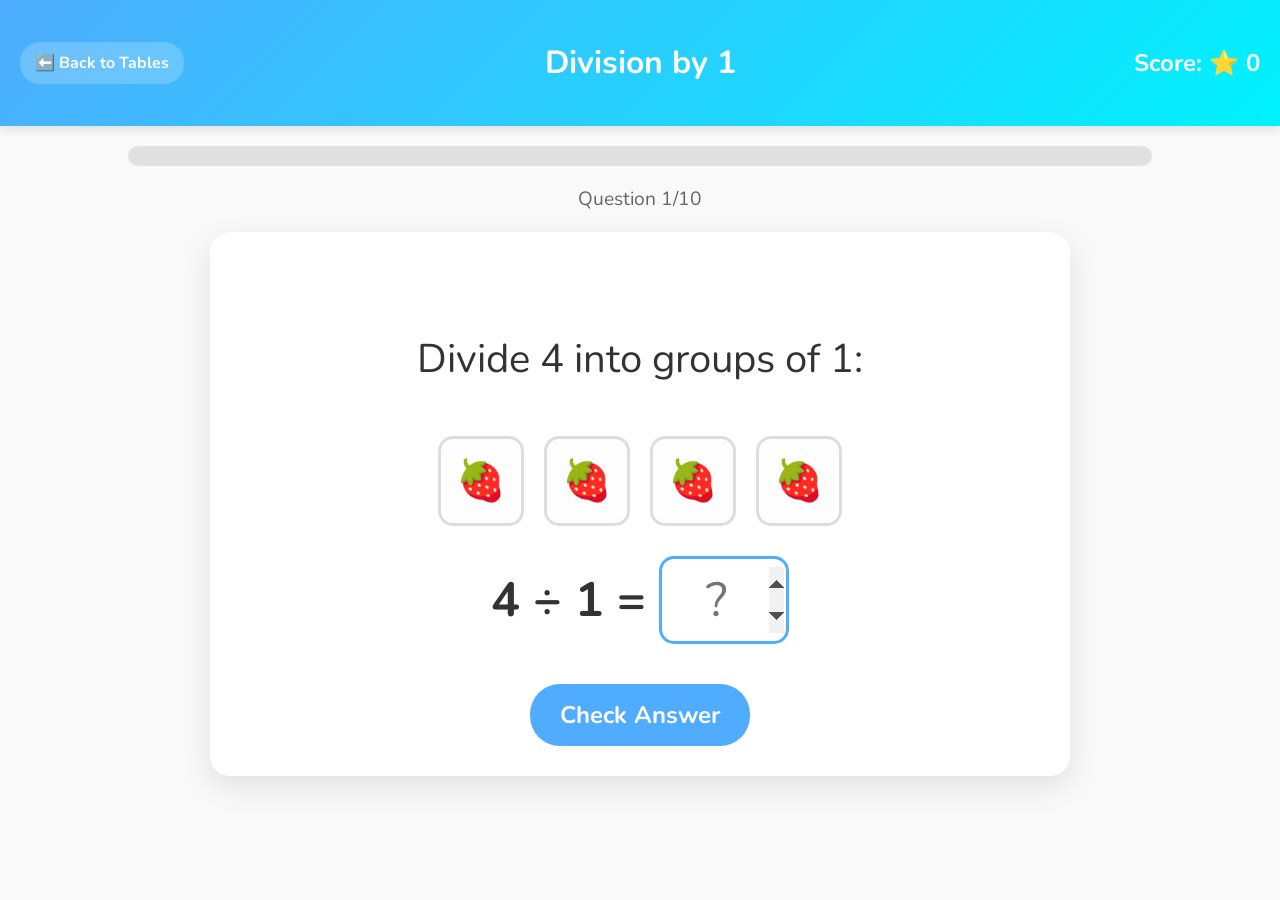
==== times-tables-practice.html @ 3b9115df "Add multiply and Devition Feature" ====
<!DOCTYPE html>
<html lang="en">
<head>
    <meta charset="UTF-8">
    <meta name="viewport" content="width=device-width, initial-scale=1.0">
    <title>Practice</title>
    <link href="https://fonts.googleapis.com/css2?family=Nunito:wght@400;600;700;800&display=swap" rel="stylesheet">
    <link rel="stylesheet" href="src/styles/times-tables-practice.css">
</head>
<body>
    <div class="header">
        <a href="times-tables.html" class="back-btn">⬅️ Back to Tables</a>
        <h1 id="practice-title">Practice</h1>
        <div class="score-display">Score: ⭐ <span id="score">0</span></div>
    </div>

    <div class="progress-bar-container">
        <div class="progress-bar" id="progress-bar"></div>
    </div>
    
    <div class="question-counter">Question <span id="current-q">1</span>/10</div>

    <div class="practice-container" id="practice-container">
        <div class="visual-display" id="visual-display">
            <!-- Visual items injected here -->
        </div>

        <div class="equation-display" id="equation-display">
            <!-- Equation injected here -->
            <span id="equation-text"></span>
            <input type="number" id="answer-input" placeholder="?">
        </div>

        <button class="check-btn" id="check-btn">Check Answer</button>

        <!-- Feedback Container (Hidden by default) -->
        <div id="feedbackSection" class="feedback-section" style="display: none; flex-direction: column; align-items: center; margin-top: 20px;">
            <video id="feedbackVideo" style="width: 200px; height: 200px; border-radius: 15px; margin-bottom: 10px;" playsinline></video>
            <div id="feedbackMessage" style="font-size: 1.5em; font-weight: bold;"></div>
        </div>
    </div>

    <div class="results-container" id="results-container" style="display: none;">
        <h2>🎉 Practice Complete! 🎉</h2>
        <div class="final-score">Your Score: <span id="final-score-value">0</span>/10 ⭐</div>
        <p class="message" id="results-message"></p>
        <button class="menu-btn" onclick="window.location.href='times-tables.html'">Choose Another Table</button>
        <button class="retry-btn" onclick="window.location.reload()">Practice Again</button>
    </div>

    <!-- Audio Elements -->
    <audio id="sound-correct" src="corect1.mp4" preload="auto"></audio>
    <audio id="sound-wrong" src="V2Wrobg.mp4" preload="auto"></audio>
    <audio id="sound-final" src="VFinal.mp4" preload="auto"></audio>

    <script src="src/scripts/times-tables-practice.js"></script>
</body>
</html>
---- src/styles/times-tables-practice.css ----
body {
    font-family: 'Nunito', sans-serif;
    margin: 0;
    padding: 0;
    background-color: #f9f9f9;
    color: #333;
    text-align: center;
}

.header {
    background: linear-gradient(135deg, #4facfe 0%, #00f2fe 100%);
    color: white;
    padding: 20px;
    position: relative;
    box-shadow: 0 4px 10px rgba(0,0,0,0.1);
    display: flex;
    justify-content: center;
    align-items: center;
}

.back-btn {
    position: absolute;
    left: 20px;
    color: white;
    text-decoration: none;
    font-weight: bold;
    background: rgba(255,255,255,0.2);
    padding: 10px 15px;
    border-radius: 20px;
}

.score-display {
    position: absolute;
    right: 20px;
    font-size: 1.5em;
    font-weight: bold;
}

.progress-bar-container {
    width: 80%;
    height: 20px;
    background: #e0e0e0;
    margin: 20px auto;
    border-radius: 10px;
    overflow: hidden;
}

.progress-bar {
    height: 100%;
    width: 0%;
    background: #4caf50;
    transition: width 0.5s ease;
}

.question-counter {
    font-size: 1.2em;
    color: #666;
}

.practice-container {
    background: white;
    max-width: 800px;
    margin: 20px auto;
    padding: 30px;
    border-radius: 20px;
    box-shadow: 0 10px 30px rgba(0,0,0,0.1);
}

.visual-display {
    font-size: 2.5em; /* default for emojis */
    margin: 30px 0;
    min-height: 100px;
    display: flex;
    flex-wrap: wrap;
    justify-content: center;
    gap: 10px;
}

.equation-display {
    font-size: 3em;
    margin: 20px 0;
    font-weight: bold;
}

input[type="number"] {
    font-size: 1em;
    width: 120px;
    height: 80px;
    text-align: center;
    border: 3px solid #ccc;
    border-radius: 15px;
    font-family: 'Nunito', sans-serif;
    outline: none;
    transition: border-color 0.3s;
}

input[type="number"]:focus {
    border-color: #4facfe;
}

input.error {
    animation: shake 0.5s;
    border-color: #ff5252;
}

input.correct {
    border-color: #4caf50;
}

.check-btn, .menu-btn, .retry-btn {
    background: #4facfe;
    color: white;
    border: none;
    padding: 15px 30px;
    font-size: 1.5em;
    border-radius: 30px;
    cursor: pointer;
    margin-top: 20px;
    font-family: inherit;
    font-weight: bold;
    transition: transform 0.2s, background 0.2s;
}

.check-btn:hover, .menu-btn:hover, .retry-btn:hover {
    transform: scale(1.05);
    background: #00f2fe;
}

.feedback {
    margin-top: 20px;
    font-size: 2em;
    font-weight: bold;
    height: 40px;
}

.results-container {
    background: white;
    max-width: 600px;
    margin: 40px auto;
    padding: 40px;
    border-radius: 20px;
    box-shadow: 0 10px 30px rgba(0,0,0,0.1);
}

.final-score {
    font-size: 2.5em;
    margin: 20px 0;
}

.message {
    font-size: 1.5em;
    color: #4a4a4a;
    margin-bottom: 30px;
}

@keyframes shake {
    0%, 100% { transform: translateX(0); }
    25% { transform: translateX(-10px); }
    75% { transform: translateX(10px); }
}

@keyframes popIn {
    0% { transform: scale(0); opacity: 0; }
    100% { transform: scale(1); opacity: 1; }
}

.visual-item {
    animation: popIn 0.5s cubic-bezier(0.175, 0.885, 0.32, 1.275) forwards;
}

.group-box {
    border: 3px solid #ddd;
    border-radius: 15px;
    padding: 15px;
    display: inline-flex;
    flex-wrap: wrap;
    gap: 5px;
    background: #fdfdfd;
}
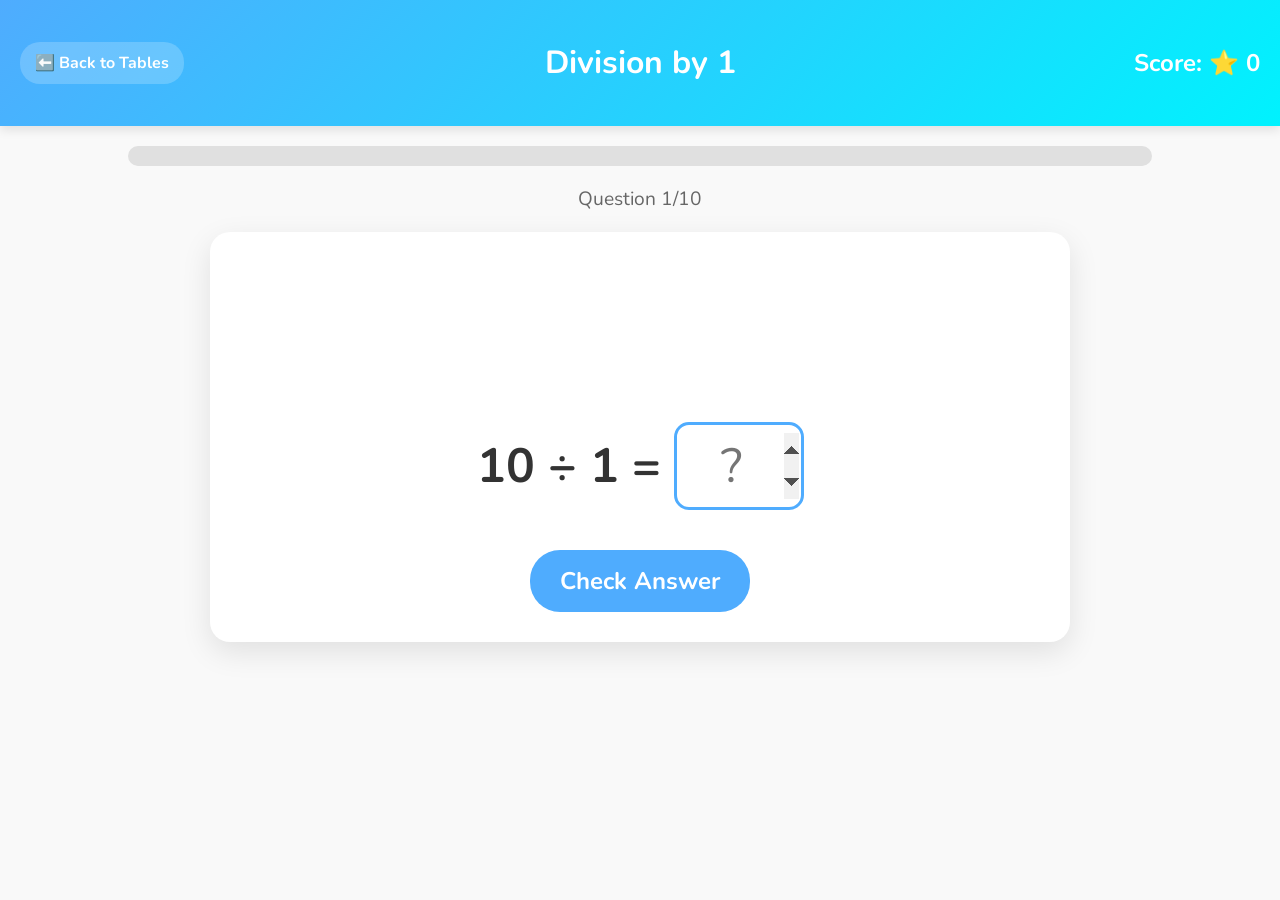
==== commit 8e0684a8: "Fix sound issue" ====
--- a/times-tables-practice.html
+++ b/times-tables-practice.html
@@ -49,9 +49,9 @@
     </div>
 
     <!-- Audio Elements -->
-    <audio id="sound-correct" src="corect1.mp4" preload="auto"></audio>
+    <!-- <audio id="sound-correct" src="corect1.mp4" preload="auto"></audio>
     <audio id="sound-wrong" src="V2Wrobg.mp4" preload="auto"></audio>
-    <audio id="sound-final" src="VFinal.mp4" preload="auto"></audio>
+    <audio id="sound-final" src="VFinal.mp4" preload="auto"></audio> -->
 
     <script src="src/scripts/times-tables-practice.js"></script>
 </body>
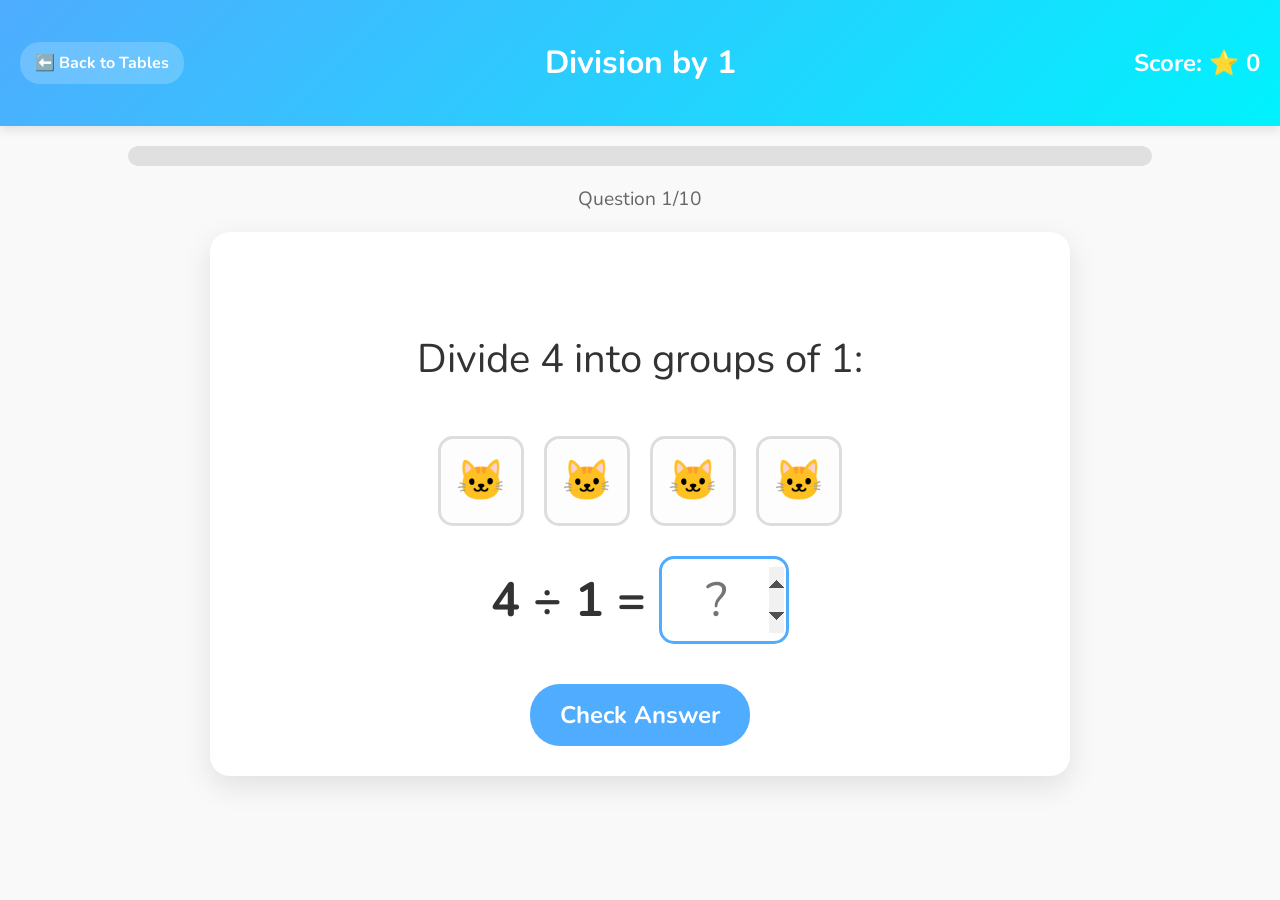
==== commit 59309059: "fix Voice at the end of Test in Multiply and Devition Feature" ====
--- a/times-tables-practice.html
+++ b/times-tables-practice.html
@@ -50,8 +50,8 @@
 
     <!-- Audio Elements -->
     <!-- <audio id="sound-correct" src="corect1.mp4" preload="auto"></audio>
-    <audio id="sound-wrong" src="V2Wrobg.mp4" preload="auto"></audio>
-    <audio id="sound-final" src="VFinal.mp4" preload="auto"></audio> -->
+    <audio id="sound-wrong" src="V2Wrobg.mp4" preload="auto"></audio> -->
+    <audio id="sound-final" src="VFinal.mp4" preload="auto"></audio>
 
     <script src="src/scripts/times-tables-practice.js"></script>
 </body>
